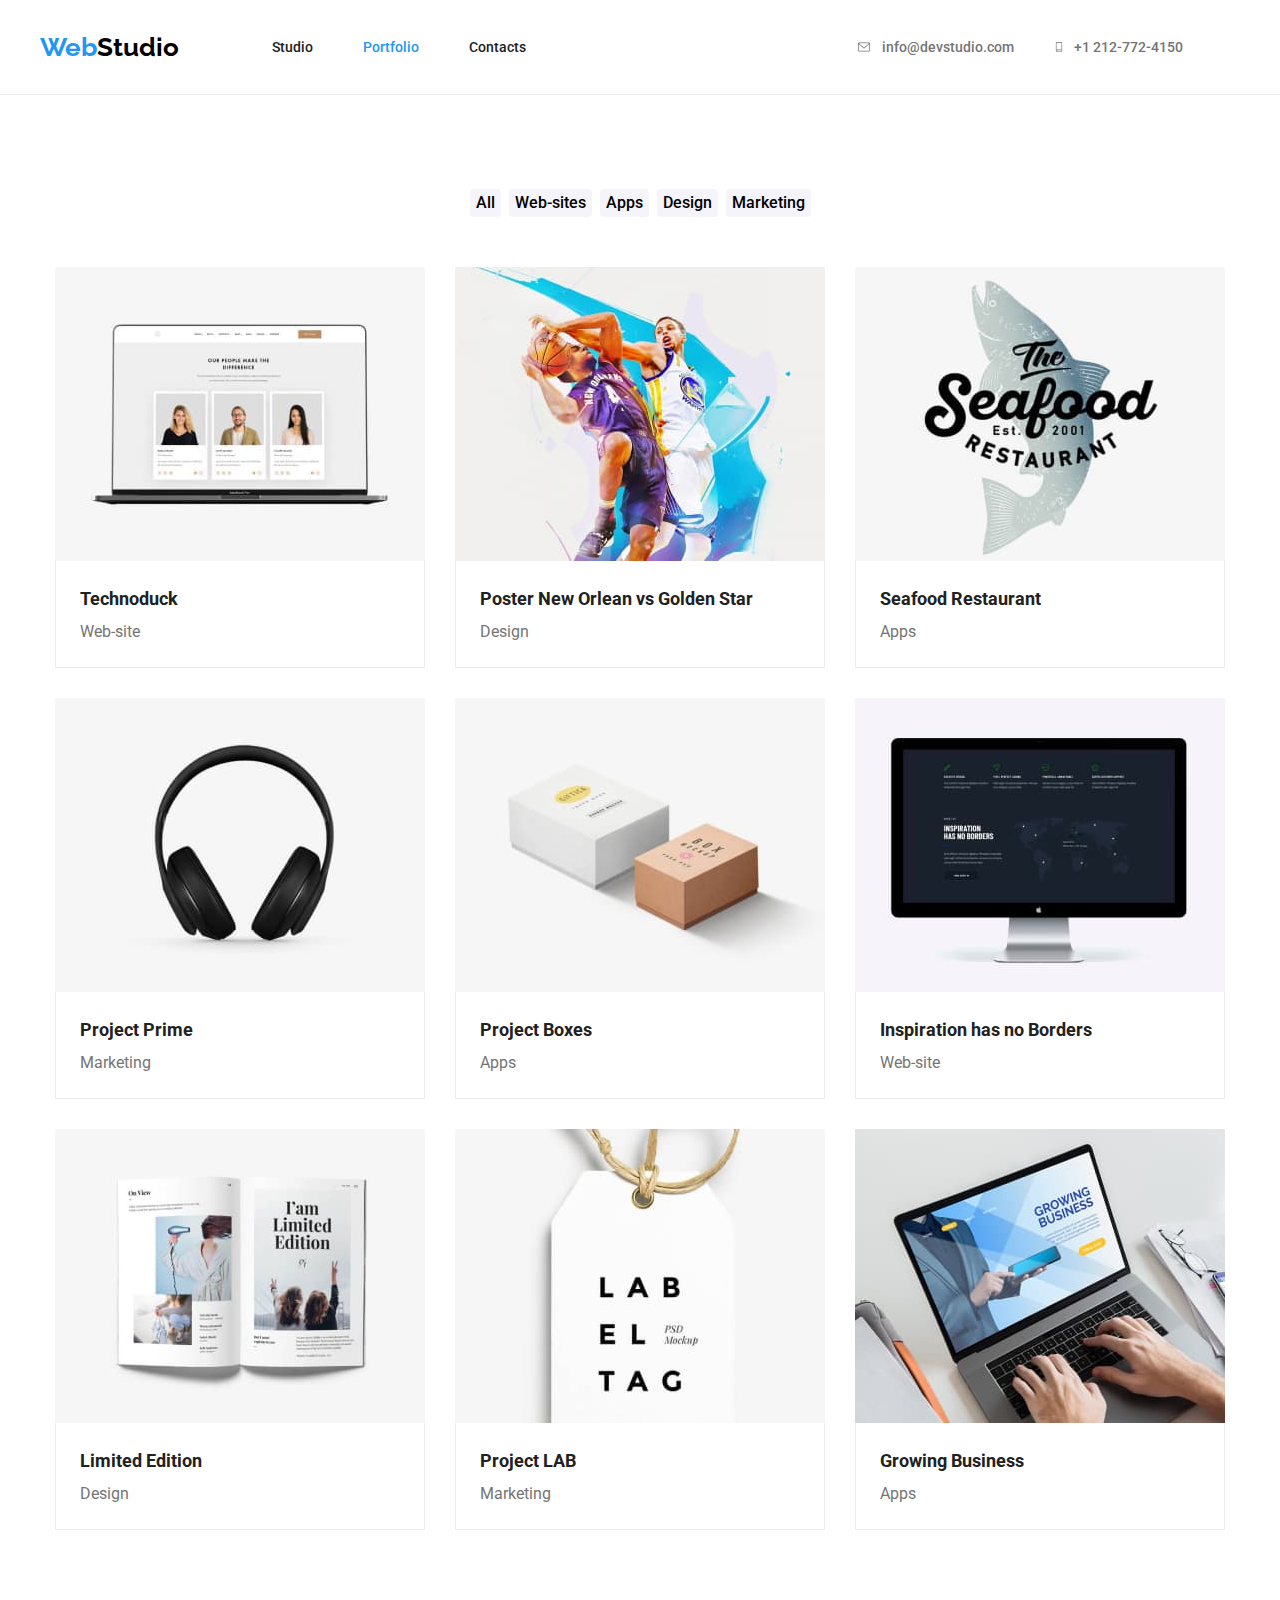
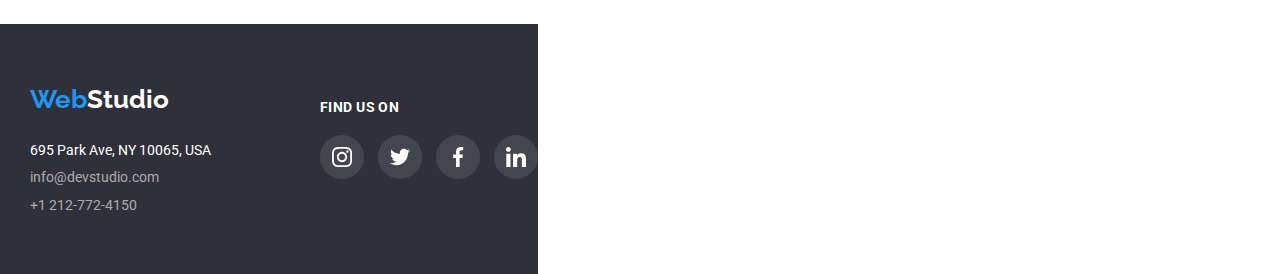
==== portfolio.html @ a6ad89b5 "Previous homework" ====
<!DOCTYPE html>
<html lang="en">
  <head>
    <meta charset="UTF-8" />
    <meta name="viewport" content="width=device-width, initial-scale=1.0" />
    <title>Portfolio</title>

    <link rel="preconnect" href="https://fonts.googleapis.com" />
    <link rel="preconnect" href="https://fonts.gstatic.com" crossorigin />
    <link
      href="https://fonts.googleapis.com/css2?family=Raleway:wght@700&family=Roboto:wght@400;500;700;900&display=swap"
      rel="stylesheet"
    />

    <link
      rel="stylesheet"
      href="https://cdnjs.cloudflare.com/ajax/libs/modern-normalize/1.0.0/modern-normalize.min.css"
    />
    <link rel="stylesheet" href="css/reset.css" />
    <link rel="stylesheet" href="css/style.css" />
  </head>
  <body>
    <header class="global-header">
      <div class="container">
        <div class="logo logo-header">
          <a href="index.html"
            ><span class="blue-text">Web</span
            ><span class="black-text">Studio</span></a
          >
        </div>
        <nav class="main-navigation">
          <ul>
            <li>
              <a href="index.html">Studio</a>
            </li>
            <li><a href="portfolio.html" id="current">Portfolio</a></li>
            <li><a href="#">Contacts</a></li>
          </ul>
        </nav>
        <div class="contact-info">
          <div class="email">
            <a href="mailto:info@devstudio.com"
              ><svg class="email-icon" width="16px" height="12px">
                <use href="./images/icons.svg#icon-envelope"></use>
              </svg>
            </a>
            <a href="mailto:info@devstudio.com"> info@devstudio.com</a>
          </div>
          <div class="tel-nr">
            <a href="tel:+12127724150">
              <svg class="smartphone-icon" width="10px" height="16px">
                <use href="./images/icons.svg#icon-smartphone"></use>
              </svg>
            </a>
            <a href="tel:+12127724150"> +1 212-772-4150</a>
          </div>
        </div>
      </div>
    </header>

    <main class="section">
      <div class="container">
        <section class="portfolio">
          <div class="portfolio-buttons">
            <ul>
              <li><button class="button" type="button">All</button></li>
              <li><button class="button" type="button">Web-sites</button></li>
              <li><button class="button" type="button">Apps</button></li>
              <li><button class="button" type="button">Design</button></li>
              <li><button class="button" type="button">Marketing</button></li>
            </ul>
          </div>

          <!--Product and Services section-->
          <ul class="card-set">
            <li class="item">
              <img
                src="images/technoduck.jpg"
                alt="technoduck web-site"
                width="370"
                height="294"
              />
              <div class="card-portfolio">
                <h3 class="second-title-products-services">Technoduck</h3>
                <span class="type">Web-site</span>
              </div>
            </li>
            <li class="item">
              <img
                src="images/poster-new.jpg"
                alt="Poster New Orlean vs Golden Star"
                width="370"
                height="294"
              />
              <div class="card-portfolio">
                <h3 class="second-title-products-services">
                  Poster New Orlean vs Golden Star
                </h3>
                <span class="type">Design</span>
              </div>
            </li>
            <li class="item">
              <img
                src="images/sea-food.jpg"
                alt="Seafood Restaurant logo "
                width="370"
                height="294"
              />

              <div class="card-portfolio">
                <h3 class="second-title-products-services">
                  Seafood Restaurant
                </h3>
                <span class="type">Apps</span>
              </div>
            </li>
            <li class="item">
              <img
                src="images/project-prime.jpg"
                alt="Project Prime-headphones"
                width="370"
                height="294"
              />

              <div class="card-portfolio">
                <h3 class="second-title-products-services">Project Prime</h3>
                <span class="type">Marketing</span>
              </div>
            </li>
            <li class="item">
              <img
                src="images/project-boxes.jpg"
                alt="Project boxes"
                width="370"
                height="294"
              />
              <div class="card-portfolio">
                <h3 class="second-title-products-services">Project Boxes</h3>
                <span class="type">Apps</span>
              </div>
            </li>
            <li class="item">
              <img
                src="images/inspiration.jpg"
                alt="Inspiration has no Borders web-site"
                width="370"
                height="294"
              />
              <div class="card-portfolio">
                <h3 class="second-title-products-services">
                  Inspiration has no Borders
                </h3>
                <span class="type">Web-site</span>
              </div>
            </li>
            <li class="item">
              <img
                src="images/limited-edition.jpg"
                alt="Limited edition design"
                width="370"
                height="294"
              />

              <div class="card-portfolio">
                <h3 class="second-title-products-services">Limited Edition</h3>
                <span class="type">Design</span>
              </div>
            </li>
            <li class="item">
              <img
                src="images/project-lab.jpg"
                alt="Project LAB label"
                width="370"
                height="294"
              />
              <div class="card-portfolio">
                <h3 class="second-title-products-services">Project LAB</h3>
                <span class="type">Marketing</span>
              </div>
            </li>
            <li class="item">
              <img
                src="images/growing-business.jpg"
                alt="Growing business app"
                width="370"
                height="294"
              />
              <div class="card-portfolio">
                <h3 class="second-title-products-services">Growing Business</h3>
                <span class="type">Apps</span>
              </div>
            </li>
          </ul>
        </section>
      </div>
    </main>

    <footer class="global-footer">
      <div class="container footer-container">
        <div class="logo footer-logo">
          <a href="index.html"
            ><span class="blue-text">Web</span
            ><span class="white-text">Studio</span></a
          >
        </div>
        <!-- Contact infrormation about WebStudio-->

        <address class="footer-address contact-footer">
          695 Park Ave, NY 10065, USA
          <a href="mailto:info@devstudio.com" class="contact-footer"
            >info@devstudio.com</a
          >
          <a href="tel:+12127724150" class="contact-footer">+1 212-772-4150</a>
        </address>
      </div>
      <!--Social Media-->
      <div class="footer-child-container">
        <h4 class="find-us-footer">Find us on</h4>
        <ul class="social-media-svgs">
          <li class="social-media-item">
            <a href="https://www.instagram.com/" class="svg-link-dark">
              <svg class="instagram-footer">
                <use href="./images/icons.svg#icon-instagram-footer"></use>
              </svg>
            </a>
          </li>
          <li class="social-media-item">
            <a href="https://twitter.com" class="svg-link-dark">
              <svg class="twitter-footer">
                <use href="./images/icons.svg#icon-twitter-footer"></use>
              </svg>
            </a>
          </li>
          <li class="social-media-item">
            <a href="https://www.facebook.com/" class="svg-link-dark">
              <svg class="facebook-footer">
                <use href="./images/icons.svg#icon-facebook-footer"></use>
              </svg>
            </a>
          </li>
          <li class="social-media-item">
            <a href="https://gb.linkedin.com/" class="svg-link-dark">
              <svg class="linkedin-footer">
                <use href="./images/icons.svg#icon-linkedin-footer"></use>
              </svg>
            </a>
          </li>
        </ul>
      </div>
    </footer>
  </body>
</html>
---- css/style.css ----
:root {
    --primary-text-color: #212121;
    --secondary-text-color: #757575;
    --link-hover-color: #2196F3;
    --background-color: #FFF;
    --header-background-color: #FFF;
    --footer-background-color: #2F303A;
    --footer-link-color: rgba(255, 255, 255, 0.60);
    --blue-text: #2196F3;
    --black-text: #000;
    --white-text: #FFF;
    --white-background: #FFFFFF;
    --container-main-color: #2F303A;
    --button-background-color: #F5F4FA;
    --main-button-hover-color: #188CE8;
    --border-color: #ECECEC;



}

/*Global Styles */
body {
    background-color: var(--background-color);
    font-family: "Roboto", sans-serif;
    color: var(--primary-text-color);
}

.global-header {
    background-color: var(--header-background-color);
    border-bottom: 1px solid var(--border-color);
}

.global-header .container {
    display: flex;
    justify-content: flex-start;
    align-items: center;
    padding-top: 32px;
    padding-bottom: 32px;
}

.main-navigation ul {
    display: flex;
    gap: 50px;
    list-style: none;
}

.global-header a,
.global-footer a {
    text-decoration: none;
}

/* Container Style */
.container {
    width: 1200px 100vw;
    margin: 0;
    padding-left: 15px;
    padding-right: 15px;

}

/* Paddings for class section*/
.section {
    padding: 94px 25px;

}

/* Navigation */
.main-navigation a {
    color: var(--primary-text-color);
    font-size: 14px;
    font-weight: 500;
    line-height: normal;
}

.global-header .main-navigation a:hover,
.global-header .main-navigation a:focus {
    color: var(--link-hover-color);
}

#current {
    color: var(--link-hover-color)
}

/* Logo */
.logo-header {
    padding-left: 25px;
    margin-right: 93px;
    font-family: "Raleway", sans-serif;
    font-size: 26px;
    font-weight: 700;
    line-height: normal;
}

.logo {
    font-family: "Raleway", sans-serif;
    font-size: 26px;
    font-weight: 700;
    line-height: normal;
}


/* Text Colors*/
.blue-text {
    color: var(--blue-text);
}

.black-text {
    color: var(--black-text);
}

.white-text {
    color: var(--white-text);
}

/* Remove List Bullets */
.main-navigation ul,
.services ul,
.what-we-do ul,
.our-team ul,
.portfolio ul {
    list-style-type: none;
}

/* Contact Info Links*/
.contact-info a {
    color: var(--secondary-text-color);
    font-size: 14px;
    font-weight: 500;
    line-height: normal;
}

.contact-info a:hover,
.contact-info a:focus {
    color: var(--link-hover-color);
}

.email:hover a,
.email:focus a {
    color: var(--link-hover-color);
    fill: currentColor;
}

.email-icon:hover,
.email-icon:focus {
    stroke: currentColor;
}

.contact-info {
    display: flex;
    justify-content: center;
    align-items: center;
    margin-left: 330px;
    gap: 40px;
}

.email {
    display: flex;
    justify-content: flex-start;
    align-items: center;
    gap: 10px;

}

.tel-nr {
    display: flex;
    justify-content: flex-start;
    align-items: center;
    gap: 10px;

}

.email-icon {
    display: flex;
    justify-self: center;
    align-self: center;
    flex-shrink: 0;
    width: 16px;
    height: 12px;

}

.smartphone-icon {
    display: flex;
    justify-self: flex-start;
    align-self: flex-start;
    flex-shrink: 0;
    width: 10px;
    height: 16px;
}

.tel-nr:hover a,
.tel-nr:focus a {
    color: var(--link-hover-color);
    fill: currentColor;
}

.smartphone-icon:hover,
.smartphone-icon:focus {
    stroke: currentColor;
}


/* Container Main Styles */
.container-main {
    background-image: linear-gradient(rgba(47, 48, 58, 0.4), rgba(47, 48, 58, 0.4)), url(../images/background-main-container.jpg);
    display: flex;
    flex-direction: column;
    justify-content: center;
    align-items: center;
    padding-top: 200px;
    padding-bottom: 200px;
    max-width: 100%;
}

/* Main Title */
.main-title {
    align-self: center;
    margin-bottom: 30px;
    color: var(--white-text);
    width: 697px;
    text-align: center;
    font-size: 44px;
    font-weight: 900;
    line-height: 136.364%;
    letter-spacing: 2.64px;
    text-transform: uppercase;
}

/* Buttons */
.main-button {
    background-color: var(--blue-text);
    border: none;
    color: var(--white-text);
    text-align: center;
    font-size: 16px;
    font-family: inherit;
    font-weight: 700;
    line-height: 187.5%;
    border-radius: 4px;
}

.portfolio-buttons ul {
    display: flex;
    justify-content: center;
    list-style: none;
    gap: 8px;
    margin-bottom: 50px;
}

.button {
    background-color: var(--button-background-color);
    border: none;
    font-size: 16px;
    font-family: inherit;
    font-weight: 500;
    line-height: 165.5%;
    border-radius: 4px;
}

.button:hover,
.button:focus {
    background-color: var(--link-hover-color);
    color: var(--white-text);
    box-shadow: 0px 2px 2px 0px rgba(0, 0, 0, 0.12), 0px 1px 2px 0px rgba(0, 0, 0, 0.08), 0px 3px 1px 0px rgba(0, 0, 0, 0.10)
}

.main-button:hover,
.main-button:focus {
    background-color: var(--main-button-hover-color);
    color: var(--white-text);
    box-shadow: 0px 4px 4px 0px rgba(0, 0, 0, 0.15);
}

.main-button,
.button {
    font-family: inherit;
    cursor: pointer;
}

/*Services*/
.services ul {
    display: flex;
    list-style: none;
    gap: 30px;
}

/* Service Heading */
.heading-services {
    margin-bottom: 10px;
    font-size: 14px;
    font-weight: 700;
    line-height: normal;
    text-transform: uppercase;
}

/* Service Paragraph*/
.paragraph-services {
    color: var(--secondary-text-color);
    line-height: 171.429%;
}

/* Second Title*/
.second-title {
    margin-bottom: 50px;
    text-align: center;
    font-size: 36px;
    font-weight: 700;
}

.services-card .container-svg {
    padding: 25px 100px 25px 100px;
    margin-bottom: 30px;
    border-radius: 4px;
    flex-shrink: 0;
    background-color: #F5F4FA;
}

.container-svg svg {
    max-width: unset;
}


.icons-customers ul {
    display: flex;
    list-style: none;
    margin-left: 40px;
    gap: 30px;
}

.customers-heading {
    padding-top: 94px;
}

.svg-customers {
    flex-basis: calc((100% - 180px)/6);
    box-sizing: border-box;
    padding: 16px 32px 16px 32px;
    margin-bottom: 50px;
    border-radius: 4px;
    flex-shrink: 0;
    background-color: #F5F4FA;
    border-radius: 4px;
    border: 1px solid #AFB1B8;
}

.icon {
    fill: #AFB1B8;
    max-width: unset;
}

.svg-customers:hover .icon,
.svg-customers:focus .icon {
    fill: var(--link-hover-color);
}

.svg-customers:hover {
    background-color: var(--white-background);
}


/*What we do */
.what-we-do ul {
    display: flex;
    justify-content: center;
    list-style: none;
    gap: 30px;
}

/* Our team Section */
.our-team {
    background-color: var(--button-background-color);
    max-width: 100vw;
}

.our-team ul:not(.social-icons) {
    display: flex;
    justify-content: center;
    list-style: none;
    gap: 30px;
}

.team-members {
    background-color: var(--background-color);
}

.card-container {
    background-color: var(--background-color);
    border-radius: 0px 0px 4px 4px;
    display: flex;
    flex-direction: column;
    justify-content: center;
    align-items: center;
}

.second-title-team {
    margin-top: 30px;
    margin-bottom: 10px;
    font-size: 16px;
    font-weight: 500;
    line-height: normal;
}

.profession {
    margin-top: 10px;
    margin-bottom: 30px;
    color: var(--secondary-text-color);
    font-size: 16px;
    line-height: normal;
}

.social-media-team {
    box-sizing: border-box;
    padding: 12px;
    border-radius: 100%;
    flex-shrink: 0;
}

.social-icons {
    display: flex;
    justify-content: center;
    padding-bottom: 30px;

}

.social-media-team:not(:last-child) {
    margin-right: 10px;

}

.instagram-member,
.twitter-member,
.facebook-member,
.linkedin-member {
    fill: #AFB1B8;
    width: 20px;
    height: 20px;
    flex-shrink: 0;
}

.social-media-team:hover,
.social-media-team:focus {
    background-color: var(--link-hover-color);
}

.social-media-team:hover svg,
.social-media-team:focus svg {
    fill: white;
}


.regular-customers {
    background-color: var(--white-background);
    max-width: 100vw;
}


/* Second Title for Porducts and Services*/

.card-portfolio {
    background-color: var(--background-color);
    border-bottom: 1px solid var(--border-color);
    border-right: 1px solid var(--border-color);
    border-left: 1px solid var(--border-color);
    display: flex;
    flex-direction: column;
    padding: 20px 24px;
}

.card-set {
    display: flex;
    justify-content: center;
    flex-flow: row wrap;
    gap: 30px;
    list-style: none;
}


.item:hover,
.item:focus {
    box-shadow: 1px 4px 6px 0px rgba(0, 0, 0, 0.16),
        0px 4px 4px 0px rgba(0, 0, 0, 0.06),
        0px 1px 1px 0px rgba(0, 0, 0, 0.12);
}

.second-title-products-services {
    font-size: 18px;
    font-weight: 700;
    line-height: 200%;
}

.type {
    color: var(--secondary-text-color);
    font-size: 16px;
    line-height: 187.5%;
}

/* Global Footer */

.global-footer {
    display: flex;
    justify-self: start;
    align-items: flex-start;
    padding-left: 30px;
}

.footer-address {
    display: flex;
    flex-flow: column wrap;
    gap: 12px;
    list-style: none;
}

.contact-footer {
    flex-basis: calc((100% - 24px) / 3);

}

.footer-logo {
    margin-bottom: 28px;
}

.global-footer .footer-container {
    padding-top: 60px;
    padding-left: 0;
    margin-right: 94px;
    max-width: 100vw;
}

.global-footer {
    background-color: var(--footer-background-color);
}

.footer-address {
    padding-bottom: 60px;
    color: var(--white-text);
    font-size: 14px;
    font-style: normal;
    line-height: normal;
}

.footer-address a {
    color: var(--footer-link-color);
    font-size: 14px;
    line-height: 114.286%;
}

.global-footer .footer-address a:hover,
.global-footer .footer-address a:focus {
    color: var(--link-hover-color);
}

.find-us-footer {
    padding-top: 75px;
    margin-bottom: 20px;
    color: var(--white-text);
    font-family: Roboto;
    font-size: 14px;
    font-style: normal;
    font-weight: 700;
    line-height: normal;
    letter-spacing: 0.42px;
    text-transform: uppercase;
}

.instagram-footer,
.twitter-footer,
.facebook-footer,
.linkedin-footer {
    width: 20px;
    height: 20px;
    flex-shrink: 0;
}

.social-media-item {
    box-sizing: border-box;
    padding: 12px;
    border-radius: 100%;
    flex-shrink: 0;
    background-color: rgba(255, 255, 255, 0.10);
}

.social-media-item:not(:last-child) {
    margin-right: 10px;
}

.footer-child-container {
    display: flex;
    justify-content: flex-start;
    align-items: flex-start;
    flex-direction: column;
}

.social-media-svgs li {
    display: inline-flex;
    list-style: none;

}

.social-media-item:hover,
.social-media-item:focus {
    color: var(--link-hover-color);
    fill: currentColor;
    background-color: var(--link-hover-color);
}
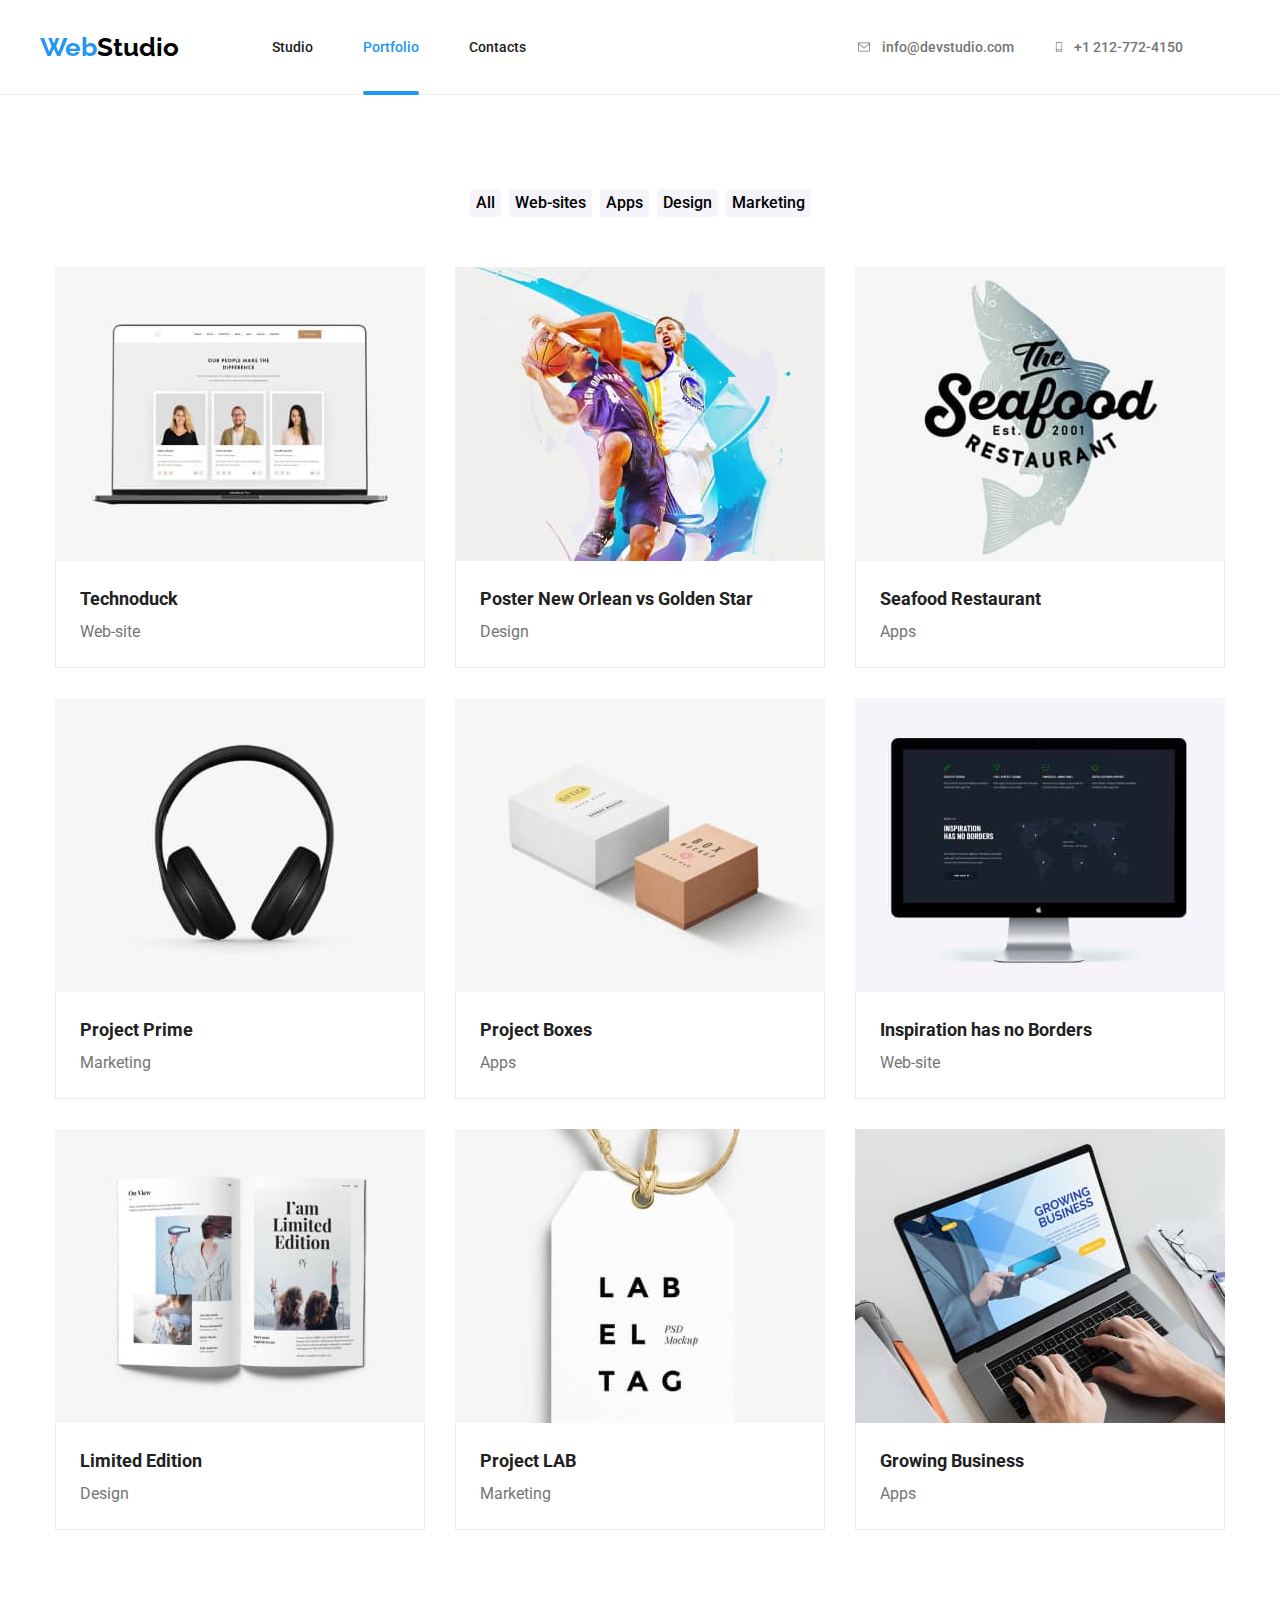
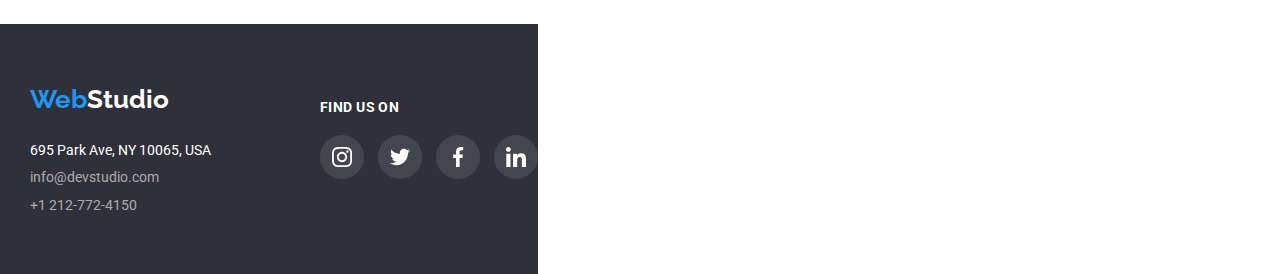
==== commit bf4165f9: "Basic modal" ====
--- a/portfolio.html
+++ b/portfolio.html
@@ -74,6 +74,15 @@
           <!--Product and Services section-->
           <ul class="card-set">
             <li class="item">
+              <div class="box">
+                <div class="overlay">
+                  <p class="hover-paragraph">
+                    Technoduck is a state-of-the-art coronavirus distribution
+                    platform. Companies use this platform for digital espionage
+                    and attacks on competitors' secure servers.
+                  </p>
+                </div>
+              </div>
               <img
                 src="images/technoduck.jpg"
                 alt="technoduck web-site"
@@ -86,6 +95,15 @@
               </div>
             </li>
             <li class="item">
+              <div class="box">
+                <div class="overlay">
+                  <p class="hover-paragraph">
+                    Technoduck is a state-of-the-art coronavirus distribution
+                    platform. Companies use this platform for digital espionage
+                    and attacks on competitors' secure servers.
+                  </p>
+                </div>
+              </div>
               <img
                 src="images/poster-new.jpg"
                 alt="Poster New Orlean vs Golden Star"
@@ -100,13 +118,21 @@
               </div>
             </li>
             <li class="item">
+              <div class="box">
+                <div class="overlay">
+                  <p class="hover-paragraph">
+                    Technoduck is a state-of-the-art coronavirus distribution
+                    platform. Companies use this platform for digital espionage
+                    and attacks on competitors' secure servers.
+                  </p>
+                </div>
+              </div>
               <img
                 src="images/sea-food.jpg"
                 alt="Seafood Restaurant logo "
                 width="370"
                 height="294"
               />
-
               <div class="card-portfolio">
                 <h3 class="second-title-products-services">
                   Seafood Restaurant
@@ -115,19 +141,36 @@
               </div>
             </li>
             <li class="item">
+              <div class="box">
+                <div class="overlay">
+                  <p class="hover-paragraph">
+                    Technoduck is a state-of-the-art coronavirus distribution
+                    platform. Companies use this platform for digital espionage
+                    and attacks on competitors' secure servers.
+                  </p>
+                </div>
+              </div>
               <img
                 src="images/project-prime.jpg"
                 alt="Project Prime-headphones"
                 width="370"
                 height="294"
               />
-
               <div class="card-portfolio">
                 <h3 class="second-title-products-services">Project Prime</h3>
                 <span class="type">Marketing</span>
               </div>
             </li>
             <li class="item">
+              <div class="box">
+                <div class="overlay">
+                  <p class="hover-paragraph">
+                    Technoduck is a state-of-the-art coronavirus distribution
+                    platform. Companies use this platform for digital espionage
+                    and attacks on competitors' secure servers.
+                  </p>
+                </div>
+              </div>
               <img
                 src="images/project-boxes.jpg"
                 alt="Project boxes"
@@ -140,6 +183,15 @@
               </div>
             </li>
             <li class="item">
+              <div class="box">
+                <div class="overlay">
+                  <p class="hover-paragraph">
+                    Technoduck is a state-of-the-art coronavirus distribution
+                    platform. Companies use this platform for digital espionage
+                    and attacks on competitors' secure servers.
+                  </p>
+                </div>
+              </div>
               <img
                 src="images/inspiration.jpg"
                 alt="Inspiration has no Borders web-site"
@@ -154,19 +206,36 @@
               </div>
             </li>
             <li class="item">
+              <div class="box">
+                <div class="overlay">
+                  <p class="hover-paragraph">
+                    Technoduck is a state-of-the-art coronavirus distribution
+                    platform. Companies use this platform for digital espionage
+                    and attacks on competitors' secure servers.
+                  </p>
+                </div>
+              </div>
               <img
                 src="images/limited-edition.jpg"
                 alt="Limited edition design"
                 width="370"
                 height="294"
               />
-
               <div class="card-portfolio">
                 <h3 class="second-title-products-services">Limited Edition</h3>
                 <span class="type">Design</span>
               </div>
             </li>
             <li class="item">
+              <div class="box">
+                <div class="overlay">
+                  <p class="hover-paragraph">
+                    Technoduck is a state-of-the-art coronavirus distribution
+                    platform. Companies use this platform for digital espionage
+                    and attacks on competitors' secure servers.
+                  </p>
+                </div>
+              </div>
               <img
                 src="images/project-lab.jpg"
                 alt="Project LAB label"
@@ -179,6 +248,15 @@
               </div>
             </li>
             <li class="item">
+              <div class="box">
+                <div class="overlay">
+                  <p class="hover-paragraph">
+                    Technoduck is a state-of-the-art coronavirus distribution
+                    platform. Companies use this platform for digital espionage
+                    and attacks on competitors' secure servers.
+                  </p>
+                </div>
+              </div>
               <img
                 src="images/growing-business.jpg"
                 alt="Growing business app"
--- a/css/style.css
+++ b/css/style.css
@@ -73,6 +73,23 @@
     line-height: normal;
 }
 
+#current {
+    position: relative;
+    color: var(--blue-text);
+}
+
+#current::after {
+    content: '';
+    position: absolute;
+    top: 52px;
+    bottom: 0;
+    left: 0;
+    width: 100%;
+    height: 4px;
+    background-color: var(--blue-text);
+    border-radius: 4px;
+}
+
 .global-header .main-navigation a:hover,
 .global-header .main-navigation a:focus {
     color: var(--link-hover-color);
@@ -367,6 +384,30 @@
     gap: 30px;
 }
 
+.heading-services-light {
+    color: var(--white-text);
+    text-align: center;
+    font-family: "Roboto", sans-serif;
+    font-size: 14px;
+    font-style: normal;
+    font-weight: 700;
+    line-height: normal;
+    letter-spacing: 0.42px;
+    text-transform: uppercase;
+    background-color: rgba(47, 48, 58, 0.80);
+}
+
+.heading-services-light {
+    display: flex;
+    justify-content: center;
+    align-items: center;
+    padding-top: 27px;
+    padding-bottom: 27px;
+    position: relative;
+    top: 294px;
+
+}
+
 /* Our team Section */
 .our-team {
     background-color: var(--button-background-color);
@@ -475,6 +516,44 @@
     list-style: none;
 }
 
+.box {
+    position: absolute;
+    width: 370px;
+    height: 294px;
+    flex-shrink: 0;
+    margin: 0 auto;
+    overflow: hidden;
+}
+
+.overlay {
+    display: flex;
+    justify-content: center;
+    align-items: center;
+    position: absolute;
+    width: 100%;
+    height: 100%;
+    background-color: rgba(33, 150, 243, 0.90);
+
+    transform: translateY(100%);
+    transition: transform 250ms cubic-bezier(0.4, 0, 0.2, 1);
+}
+
+.overlay p {
+    padding-left: 24px;
+    padding-right: 24px;
+    color: #FFF;
+    font-family: "Roboto", sans-serif;
+    font-size: 18px;
+    font-style: normal;
+    font-weight: 400;
+    line-height: 155.556%;
+    letter-spacing: 0.54px;
+}
+
+.item:hover .overlay,
+.item:focus .overlay {
+    transform: translateY(0);
+}
 
 .item:hover,
 .item:focus {
@@ -602,4 +681,55 @@
     color: var(--link-hover-color);
     fill: currentColor;
     background-color: var(--link-hover-color);
+}
+
+/* Style for modal */
+.modal {
+    display: flex;
+    justify-content: center;
+    align-items: center;
+    position: fixed;
+    top: 0;
+    left: 0;
+    width: 100%;
+    height: 100%;
+    background-color: rgba(0, 0, 0, 0.5);
+    visibility: hidden;
+    opacity: 0;
+    pointer-events: none;
+    transition: opacity 0.3s ease-in-out;
+}
+
+.modal-content {
+    width: 528px;
+    height: 581px;
+    flex-shrink: 0;
+    border-radius: 4px;
+    background-color: #FFF;
+    box-shadow: 0px 2px 1px 0px rgba(0, 0, 0, 0.20), 0px 1px 1px 0px rgba(0, 0, 0, 0.14), 0px 1px 3px 0px rgba(0, 0, 0, 0.12);
+
+}
+
+.close-btn {
+    display: flex;
+    justify-content: center;
+    align-items: center;
+    margin-right: 8px;
+    margin-left: 490px;
+    margin-top: 8px;
+    width: 30px;
+    height: 30px;
+    flex-shrink: 0;
+    padding: 6px;
+    color: rgba(0, 0, 0, 1);
+    background-color: var(--white-background);
+    border: 1px solid rgba(0, 0, 0, 0.10);
+    border-radius: 50%;
+    cursor: pointer;
+}
+
+.modal:not(.is-hidden) {
+    visibility: visible;
+    opacity: 1;
+    pointer-events: auto;
 }